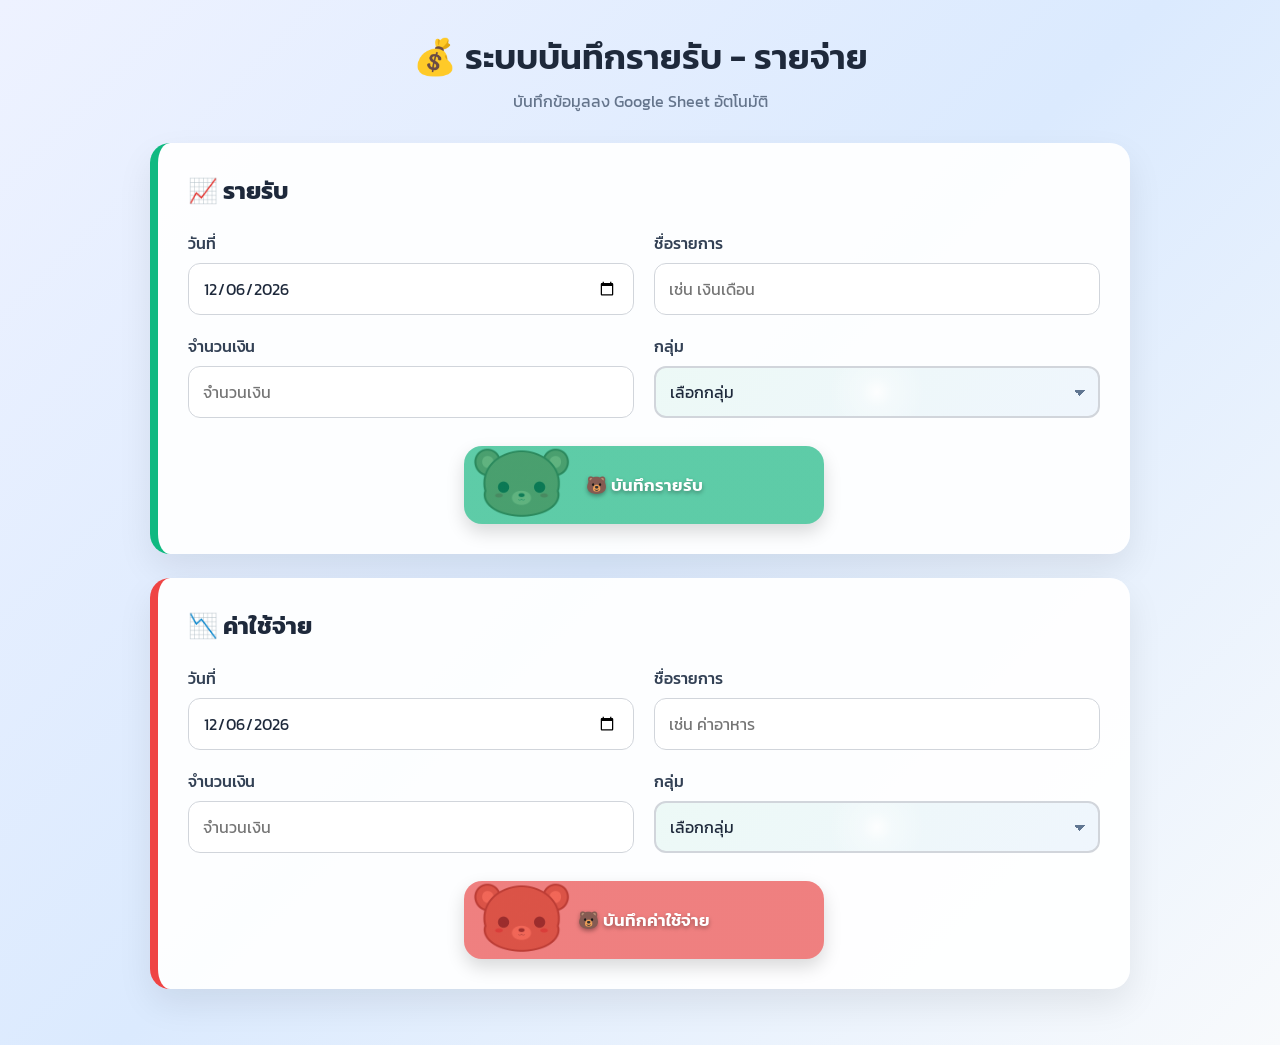
==== index.html @ 010f1179 "Add files via upload" ====
<!DOCTYPE html>
<html lang="th">
<head>

    <meta charset="UTF-8">
    <meta name="viewport" content="width=device-width, initial-scale=1.0">

    <title>ระบบบันทึกรายรับ - รายจ่าย</title>

    <link rel="stylesheet" href="style.css">

    <link href="https://fonts.googleapis.com/css2?family=Kanit:wght@300;400;500;600;700&family=Orbitron:wght@500;600;700;800&family=Space+Grotesk:wght@300;400;500;600;700&display=swap" rel="stylesheet">
</head>

<body>

<!-- ===================================
SPLASH SCREEN
=================================== -->

<div id="splashScreen">

    <div class="splash-content">

        <div class="splash-icon">
            🐻
        </div>

        <h1 class="splash-title">
            <span>U</span>
            <span>m</span>
            <span>i</span>
            <span>c</span>
            <span>k</span>
            <span class="space"></span>
            <span>E</span>
            <span>x</span>
            <span>p</span>
            <span>e</span>
            <span>n</span>
            <span>d</span>
            <span>e</span>
            <span>r</span>
        </h1>

        <p class="splash-subtitle">
            Smart Income & Expense Management ― Umick©
        </p>

        <div class="loading-bar">

         <div class="loading-progress"></div>

            <div class="walking-bear">
        🐻
        </div>

    </div>

    <p class="loading-text">
        Preparing your expense tracker 2026...
    </p>

    </div>

</div>

<div class="container">

    <header>

        <h1>💰 ระบบบันทึกรายรับ - รายจ่าย</h1>

        <p>
            บันทึกข้อมูลลง Google Sheet อัตโนมัติ
        </p>

    </header>

    <!-- =============================== -->
    <!-- รายรับ -->
    <!-- =============================== -->

    <section class="card income-card">

        <h2>📈 รายรับ</h2>

        <div class="form-grid">

            <div class="form-group">

                <label>วันที่</label>

        <input
        type="date"
        id="incomeDate"
        placeholder="dd/mm/yyyy"
        maxlength="10"
        inputmode="numeric"
        autocomplete="off">

            </div>

            <div class="form-group">

                <label>ชื่อรายการ</label>

                <input
                    type="text"
                    id="incomeItem"
                    placeholder="เช่น เงินเดือน">

            </div>

            <div class="form-group">

                <label>จำนวนเงิน</label>

                <input
                id="incomeAmount"
                type="text"
                inputmode="numeric"
                placeholder="จำนวนเงิน">

            </div>

            <div class="form-group">

                <label>กลุ่ม</label>

                <select id="incomeGroup">

                    <option value="">เลือกกลุ่ม</option>

                    <option>เงินเดือนหลัก</option>

                    <option>Bonus</option>

                    <option>Dividen</option>

                    <option>การลงทุน</option>

                    <option>ดอกเบี้ยพันธบัตรรัฐบาล</option>

                    <option>ดอกเบี้ยหุ้นกู้</option>

                    <option>บัญชีกสิกร</option>

                </select>

            </div>

        </div>

        <div class="button-area">

            <button
                class="btn-income"
                id="saveIncome">

        <span class="button-text">
        🐻 บันทึกรายรับ
        </span>

            </button>

        </div>

    </section>

    <!-- =============================== -->
    <!-- ค่าใช้จ่าย -->
    <!-- =============================== -->

    <section class="card expense-card">

        <h2>📉 ค่าใช้จ่าย</h2>

        <div class="form-grid">

            <div class="form-group">

                <label>วันที่</label>

            <input
            type="date"
            id="expenseDate"
            placeholder="dd/mm/yyyy"
            maxlength="10"
            inputmode="numeric"
            autocomplete="off">

            </div>

            <div class="form-group">

                <label>ชื่อรายการ</label>

                <input
                    type="text"
                    id="expenseItem"
                    placeholder="เช่น ค่าอาหาร">

            </div>

            <div class="form-group">

                <label>จำนวนเงิน</label>

                <input
                id="expenseAmount"
                type="text"
                inputmode="numeric"
                placeholder="จำนวนเงิน">

            </div>

            <div class="form-group">

                <label>กลุ่ม</label>

                <select id="expenseGroup">

                    <option value="">เลือกกลุ่ม</option>

                    <option>ค่าอินเตอร์เน็ตบ้าน</option>

                    <option>ค่าอินเตอร์เน็ตคอนโด</option>

                    <option>ค่าน้ำ-ไฟบ้าน</option>

                    <option>ค่าน้ำ-ไฟคอนโด</option>

                    <option>ค่าส่วนกลางบ้าน Malton</option>

                    <option>ค่าส่วนกลางคอนโด Noble Ploenchit</option>

                    <option>ค่าอาหาร</option>

                    <option>ค่าใช้จ่ายในครอบครัว</option>

                    <option>การลงทุน</option>

                    <option>ค่าโทรศัพท์</option>

                    <option>ค่าเดินทาง</option>

                    <option>เสื้อผ้า</option>

                    <option>ซื้อของให้ผู้อื่น</option>

                    <option>ค่าบุหรี่</option>

                    <option>ค่าน้ำดื่ม</option>

                    <option>ค่าขนม</option>

                    <option>ค่าหาหมอ</option>

                    <option>ค่าซุปเปอร์มาร์เกต</option>

                    <option>ค่ากาแฟ</option>

                    <option>ค่าหนังสือ</option>

                    <option>ค่างานศิลปะ</option>

                    <option>ค่าตัดผม</option>

                    <option>ค่าล้างแอร์บ้าน</option>

                    <option>ค่าล้างแอร์คอนโด</option>

                    <option>ค่าเบี้ยประกันรถยนต์ไอซ์</option>

                    <option>ค่ายา</option>

                    <option>ค่าภาษีที่ดินคอนโด</option>

                    <option>ค่าภาษีที่ดินบ้าน</option>

                    <option>ค่าเซอร์วิสรถยนต์</option>

                    <option>ค่าโทรศัพท์มือถือ</option>

                    <option>เครื่องเขียน</option>

                    <option>ค่าทำบ้าน</option>

                    <option>อื่นๆ</option>

                </select>

            </div>

        </div>

        <div class="button-area">

            <button
                class="btn-expense"
                id="saveExpense">

            <span class="button-text">
                🐻 บันทึกค่าใช้จ่าย
            </span>

            </button>

        </div>

    </section>

    <!-- Loading -->

    <div id="loading" class="loading">

        <div class="spinner"></div>

        <p>กำลังบันทึกข้อมูล...</p>

    </div>

    <!-- Result -->

    <div id="message" class="message">

    </div>

</div>

<script src="script.js"></script>

<script>

const selectElements = [
    document.getElementById("incomeGroup"),
    document.getElementById("expenseGroup")
];

selectElements.forEach(select => {

    if (!select) return;

    /* สำหรับคอมพิวเตอร์ */
    select.addEventListener("mousemove", function (event) {

        const rect = this.getBoundingClientRect();

        const x = event.clientX - rect.left;
        const y = event.clientY - rect.top;

        this.style.setProperty(
            "--mouse-x",
            `${x}px`
        );

        this.style.setProperty(
            "--mouse-y",
            `${y}px`
        );

    });


    /* สำหรับมือถือ */
    select.addEventListener("touchmove", function (event) {

        const touch = event.touches[0];

        const rect = this.getBoundingClientRect();

        const x = touch.clientX - rect.left;
        const y = touch.clientY - rect.top;

        this.style.setProperty(
            "--mouse-x",
            `${x}px`
        );

        this.style.setProperty(
            "--mouse-y",
            `${y}px`
        );

    });

});

</script>

</body>
</html>
---- style.css ----
/* ===================================
   GLOBAL
=================================== */

* {
    margin: 0;
    padding: 0;
    box-sizing: border-box;
}

html {
    font-size: 16px;
    scroll-behavior: smooth;
}

body {
    font-family: 'Kanit', sans-serif;

    background: linear-gradient(
        135deg,
        #eef2ff,
        #dbeafe,
        #f8fafc
    );

    min-height: 100vh;

    display: flex;
    justify-content: center;
    align-items: flex-start;

    padding: 32px 16px;

    overflow-x: hidden;
}

.loading-text {
    color: #ffffff;

    font-weight: 600;

    text-shadow:
        0 2px 6px rgba(0, 0, 0, .35);
}


/* ===================================
   CONTAINER
=================================== */

.container {
    width: 100%;
    max-width: 960px;
}


/* ===================================
   HEADER
=================================== */

header {
    text-align: center;
    margin-bottom: 30px;
}

header h1 {
    font-size: clamp(1.6rem, 4vw, 2.2rem);
    line-height: 1.4;
    color: #1e293b;
    font-weight: 600;
}

header p {
    color: #64748b;
    margin-top: 8px;
    font-size: clamp(.9rem, 2vw, 1rem);
}


/* ===================================
   CARD
=================================== */

.card {
    width: 100%;

    background: rgba(255, 255, 255, .92);

    backdrop-filter: blur(20px);

    border-radius: 20px;

    padding: 30px;

    margin-bottom: 24px;

    box-shadow: 0 15px 35px rgba(0, 0, 0, .08);

    transition: transform .25s ease;
}

.card:hover {
    transform: translateY(-3px);
}

.income-card {
    border-left: 8px solid #10b981;
}

.expense-card {
    border-left: 8px solid #ef4444;
}

.card h2 {
    margin-bottom: 24px;
    color: #1e293b;
    font-size: 1.5rem;
}


/* ===================================
   FORM GRID
=================================== */

.form-grid {
    display: grid;

    grid-template-columns: repeat(2, minmax(0, 1fr));

    gap: 20px;
}

.form-group {
    display: flex;
    flex-direction: column;

    min-width: 0;
}

.form-group label {
    margin-bottom: 8px;

    color: #334155;

    font-weight: 500;

    font-size: .98rem;
}


/* ===================================
   INPUT & SELECT
=================================== */

.form-group input,
.form-group select {
    width: 100%;
    min-width: 0;

    height: 52px;

    padding: 0 14px;

    border: 1px solid #d1d5db;

    border-radius: 12px;

    font-family: 'Kanit', sans-serif;

    font-size: 16px;

    background: #fff;

    color: #1e293b;

    transition:
        border-color .25s ease,
        box-shadow .25s ease;

    -webkit-appearance: none;
    appearance: none;
}


/* ช่อง Select */

.form-group select {
    cursor: pointer;

    padding-right: 40px;

    background-image:
        linear-gradient(45deg, transparent 50%, #64748b 50%),
        linear-gradient(135deg, #64748b 50%, transparent 50%);

    background-position:
        calc(100% - 18px) 22px,
        calc(100% - 12px) 22px;

    background-size:
        6px 6px,
        6px 6px;

    background-repeat: no-repeat;
}


/* Focus */

.form-group input:focus,
.form-group select:focus {
    outline: none;

    border-color: #2563eb;

    box-shadow: 0 0 0 4px rgba(37, 99, 235, .15);
}


/* ===================================
   DATE INPUT
=================================== */

input[type="date"] {
    min-width: 0;

    color: #1e293b;

    font-family: 'Kanit', sans-serif;
}

input[type="date"]::-webkit-calendar-picker-indicator {
    cursor: pointer;

    padding: 4px;
}

/* ===================================
   SPLASH SCREEN
=================================== */

#splashScreen {

    position: fixed;

    inset: 0;

    z-index: 9999;

    display: flex;

    justify-content: center;

    align-items: center;

    overflow: hidden;

    background:

        radial-gradient(
            circle at center,
            rgba(255, 255, 255, .12),
            transparent 40%
        ),

        linear-gradient(
            135deg,
            #0f172a,
            #1e293b,
            #334155
        );

    animation:
        splashFadeOut 1s ease 4.8s forwards;

}


/* แสงวงกลมด้านหลัง */

#splashScreen::before {

    content: "";

    position: absolute;

    width: 500px;

    height: 500px;

    border-radius: 50%;

    background:

        radial-gradient(
            circle,
            rgba(16, 185, 129, .25),
            transparent 65%
        );

    filter: blur(30px);

    animation:
        glowPulse 3s ease-in-out infinite;

}


/* แสงอีกด้าน */

#splashScreen::after {

    content: "";

    position: absolute;

    width: 350px;

    height: 350px;

    border-radius: 50%;

    background:

        radial-gradient(
            circle,
            rgba(59, 130, 246, .18),
            transparent 70%
        );

    filter: blur(35px);

    animation:
        glowMove 6s ease-in-out infinite alternate;

}


/* ===================================
   CONTENT
=================================== */

.splash-content {

    position: relative;

    z-index: 2;

    text-align: center;

    padding: 20px;

}


/* ===================================
   ICON
=================================== */

.splash-icon {

    font-size: 80px;

    margin-bottom: 20px;

    opacity: 0;

    animation:

        bearAppear 1s cubic-bezier(.17,.67,.35,1.4) .3s forwards,

        bearFloat 3s ease-in-out 1.5s infinite;

}


/* ===================================
   TITLE
=================================== */

.splash-title {

    display: flex;

    justify-content: center;

    flex-wrap: wrap;

    gap: 2px;

    margin: 0;

    color: white;

    font-family: 'Kanit', sans-serif;

    font-size: clamp(
        2.3rem,
        8vw,
        5rem
    );

    font-weight: 600;

    letter-spacing: 2px;

    text-shadow:

        0 0 10px rgba(255, 255, 255, .3),

        0 0 25px rgba(16, 185, 129, .35);

}


/* ตัวอักษรแต่ละตัว */

.splash-title span:not(.space) {

    display: inline-block;

    opacity: 0;

    transform: translateY(40px) scale(.7);

    animation:

        letterAppear .7s cubic-bezier(.17,.67,.35,1.4) forwards;

}


/* Animation ตัวอักษรทีละตัว */

.splash-title span:nth-child(1) {
    animation-delay: 1.1s;
}

.splash-title span:nth-child(2) {
    animation-delay: 1.2s;
}

.splash-title span:nth-child(3) {
    animation-delay: 1.3s;
}

.splash-title span:nth-child(4) {
    animation-delay: 1.4s;
}

.splash-title span:nth-child(5) {
    animation-delay: 1.5s;
}

.splash-title span:nth-child(7) {
    animation-delay: 1.7s;
}

.splash-title span:nth-child(8) {
    animation-delay: 1.8s;
}

.splash-title span:nth-child(9) {
    animation-delay: 1.9s;
}

.splash-title span:nth-child(10) {
    animation-delay: 2s;
}

.splash-title span:nth-child(11) {
    animation-delay: 2.1s;
}

.splash-title span:nth-child(12) {
    animation-delay: 2.2s;
}

.splash-title span:nth-child(13) {
    animation-delay: 2.3s;
}

.splash-title span:nth-child(14) {
    animation-delay: 2.4s;
}


/* ===================================
   SUBTITLE
=================================== */

.splash-subtitle {

    margin-top: 18px;

    color: rgba(255, 255, 255, .7);

    font-size: clamp(
        .85rem,
        2vw,
        1.1rem
    );

    letter-spacing: 1px;

    opacity: 0;

    animation:

        subtitleAppear 1s ease 2.8s forwards;

}


/* ===================================
   LOADING BAR
=================================== */

.loading-bar {

    --loading-time: 4s;

    position: relative;

    width: min(320px, 80vw);

    height: 8px;

    margin: 45px auto 0;

    border-radius: 999px;

    background: rgba(255, 255, 255, .18);

    overflow: visible;

}


/* ===================================
   PROGRESS BAR
=================================== */

.loading-progress {

    width: 0%;

    height: 100%;

    border-radius: 999px;

    background: linear-gradient(
        90deg,
        #10b981,
        #38bdf8,
        #a78bfa
    );

    animation:

        progressRun var(--loading-time)
        linear forwards;

}


/* ===================================
   BEAR
=================================== */

.walking-bear {

    position: absolute;

    left: 0%;

    bottom: 8px;

    z-index: 10;

    font-size: 28px;

    line-height: 1;

    /* จุดกึ่งกลางของหมีอยู่ตรงกับปลาย Progress */

    transform:

        translateX(-50%);

    animation:

        bearWalk var(--loading-time)
        linear forwards;

}


/* ===================================
   PROGRESS
=================================== */

@keyframes progressRun {

    from {

        width: 0%;

    }

    to {

        width: 100%;

    }

}


/* ===================================
   BEAR WALK
=================================== */

@keyframes bearWalk {

    from {

        left: 0%;

    }

    to {

        left: 100%;

    }

}

/* ===================================
   KEYFRAMES
=================================== */

@keyframes bearAppear {

    0% {

        opacity: 0;

        transform:
            scale(.2)
            rotate(-20deg);

    }

    70% {

        transform:
            scale(1.15)
            rotate(5deg);

    }

    100% {

        opacity: 1;

        transform:
            scale(1)
            rotate(0);

    }

}


@keyframes bearFloat {

    0%,
    100% {

        transform:
            translateY(0);

    }

    50% {

        transform:
            translateY(-12px);

    }

}


@keyframes letterAppear {

    0% {

        opacity: 0;

        transform:
            translateY(40px)
            scale(.7)
            rotateX(90deg);

    }

    70% {

        transform:
            translateY(-8px)
            scale(1.08)
            rotateX(0);

    }

    100% {

        opacity: 1;

        transform:
            translateY(0)
            scale(1)
            rotateX(0);

    }

}


@keyframes subtitleAppear {

    from {

        opacity: 0;

        transform:
            translateY(15px);

    }

    to {

        opacity: 1;

        transform:
            translateY(0);

    }

}


@keyframes barAppear {

    from {

        opacity: 0;

        transform:
            scaleX(.5);

    }

    to {

        opacity: 1;

        transform:
            scaleX(1);

    }

}


@keyframes progressRun {

    from {

        width: 0%;

    }

    to {

        width: 100%;

    }

}


@keyframes glowPulse {

    0%,
    100% {

        transform:
            scale(.8);

        opacity: .5;

    }

    50% {

        transform:
            scale(1.2);

        opacity: 1;

    }

}


@keyframes glowMove {

    from {

        transform:
            translate(
                -150px,
                -100px
            );

    }

    to {

        transform:
            translate(
                150px,
                100px
            );

    }

}


@keyframes splashFadeOut {

    0% {

        opacity: 1;

        visibility: visible;

    }

    80% {

        opacity: 1;

    }

    100% {

        opacity: 0;

        visibility: hidden;

        pointer-events: none;

    }

}

/* ===================================
   MAIN CONTENT APPEAR
=================================== */

.container {

    opacity: 0;

    transform: translateY(30px);

    animation:

        mainContentAppear 1.2s ease 4.8s forwards;

}


@keyframes mainContentAppear {

    from {

        opacity: 0;

        transform:
            translateY(30px);

    }

    to {

        opacity: 1;

        transform:
            translateY(0);

    }

}

/* ===================================
   BUTTON WITH BEAR BACKGROUND
=================================== */

.button-area {
    width: 100%;

    text-align: center;

    margin-top: 28px;
}


/* ปุ่มพื้นฐาน */

button {
    position: relative;

    width: 100%;
    max-width: 360px;

    min-height: 78px;

    border: none;

    cursor: pointer;

    overflow: hidden;

    border-radius: 18px;

    color: white;

    font-family: 'Kanit', sans-serif;

    font-size: 17px;

    font-weight: 600;

    background-image:
        linear-gradient(
            rgba(16, 185, 129, .62),
            rgba(16, 185, 129, .62)
        ),
        url("bear.png");

    background-size:
        cover,
        115px auto;

    background-position:
        center,
        left center;

    background-repeat:
        no-repeat;

    box-shadow:
        0 8px 18px rgba(0, 0, 0, .15);

    transition:
        transform .25s ease,
        box-shadow .25s ease,
        filter .25s ease;
}


/* ปุ่มรายรับ */

.btn-income {
    background-image:
        linear-gradient(
            rgba(16, 185, 129, .65),
            rgba(16, 185, 129, .65)
        ),
        url("bear.png");
}


/* ปุ่มค่าใช้จ่าย */

.btn-expense {
    background-image:
        linear-gradient(
            rgba(239, 68, 68, .65),
            rgba(239, 68, 68, .65)
        ),
        url("bear.png");
}


/* ตัวหนังสือบนปุ่ม */

.button-text {
    position: relative;

    z-index: 2;

    text-shadow:
        0 2px 4px rgba(0, 0, 0, .35);
}


/* Hover */

button:hover {
    transform: translateY(-3px);

    filter: brightness(1.08);

    box-shadow:
        0 12px 24px rgba(0, 0, 0, .2);
}


/* ตอนกดปุ่ม */

button:active {
    transform: scale(.97);
}


/* ===================================
   MOBILE BUTTON
=================================== */

@media (max-width: 480px) {

    button {
        max-width: 100%;

        min-height: 70px;

        border-radius: 16px;

        font-size: 16px;

        background-size:
            cover,
            100px auto;
    }

}

/* ===================================
   LOADING
=================================== */

.loading {
    display: none;

    text-align: center;

    margin-top: 25px;
}

.spinner {
    width: 55px;
    height: 55px;

    margin: auto;

    border: 6px solid #e5e7eb;

    border-top: 6px solid #2563eb;

    border-radius: 50%;

    animation: spin 1s linear infinite;
}

.loading p {
    margin-top: 15px;

    color: #475569;
}

@keyframes spin {
    to {
        transform: rotate(360deg);
    }
}


/* ===================================
   TABLET
=================================== */

@media (max-width: 768px) {

    body {
        padding: 24px 12px;
    }

    .container {
        max-width: 100%;
    }

    .card {
        padding: 24px 18px;
    }

    .form-grid {
        grid-template-columns: 1fr;

        gap: 18px;
    }

    .form-group input,
    .form-group select {
        height: 52px;
    }

    button {
        max-width: 100%;
    }
}


/* ===================================
   MOBILE
=================================== */

@media (max-width: 480px) {

    body {
        padding: 14px 10px;
    }

    header {
        margin-bottom: 22px;
    }

    header h1 {
        font-size: 1.55rem;

        line-height: 1.45;
    }

    header p {
        font-size: .88rem;
    }

    .card {
        padding: 20px 14px;

        border-radius: 18px;

        margin-bottom: 18px;
    }

    .income-card,
    .expense-card {
        border-left-width: 6px;
    }

    .card h2 {
        font-size: 1.35rem;

        margin-bottom: 20px;
    }

    .form-grid {
        gap: 16px;
    }

    .form-group label {
        font-size: .95rem;
    }

    .form-group input,
    .form-group select {
        height: 50px;

        padding-left: 13px;
        padding-right: 13px;

        font-size: 16px;
    }

    .form-group select {
        padding-right: 38px;
    }

    .button-area {
        margin-top: 24px;
    }

    button {
        min-height: 50px;

        font-size: 16px;
    }
}


/* ===================================
   SMALL PHONES
=================================== */

@media (max-width: 360px) {

    body {
        padding: 10px 8px;
    }

    header h1 {
        font-size: 1.35rem;
    }

    .card {
        padding: 18px 12px;
    }

    .card h2 {
        font-size: 1.25rem;
    }

    .form-group input,
    .form-group select {
        font-size: 16px;
    }
}


/* ===================================
   LARGE DESKTOP
=================================== */

@media (min-width: 1200px) {

    .container {
        max-width: 980px;
    }
}

/* ===================================
   SELECT - EFFECT ไล่สีตาม CURSOR / นิ้ว
=================================== */

.form-group select {
    position: relative;

    /* สีพื้นฐาน */
    background-color: #ffffff;

    /* เส้นขอบเริ่มต้น */
    border: 2px solid #d1d5db;

    transition:
        border-color .3s ease,
        box-shadow .3s ease,
        background-position .15s ease,
        transform .2s ease;

    /* เอฟเฟกต์แสงไล่สี */
    background-image:
        radial-gradient(
            circle at var(--mouse-x, 50%) var(--mouse-y, 50%),
            rgba(255, 255, 255, .9) 0%,
            rgba(255, 255, 255, .35) 12%,
            transparent 38%
        ),
        linear-gradient(
            135deg,
            rgba(16, 185, 129, .08),
            rgba(59, 130, 246, .08),
            rgba(168, 85, 247, .08),
            rgba(239, 68, 68, .08)
        ),

        /* ลูกศร Select */
        linear-gradient(45deg, transparent 50%, #64748b 50%),
        linear-gradient(135deg, #64748b 50%, transparent 50%);

    background-position:
        var(--mouse-x, 50%) var(--mouse-y, 50%),
        0% 50%,
        calc(100% - 18px) 22px,
        calc(100% - 12px) 22px;

    background-size:
        180px 180px,
        400% 400%,
        6px 6px,
        6px 6px;

    background-repeat:
        no-repeat,
        no-repeat,
        no-repeat,
        no-repeat;
}


/* เมื่อ Mouse Hover */
.form-group select:hover {

    border-color: #8b5cf6;

    box-shadow:
        0 0 0 4px rgba(139, 92, 246, .12),
        0 8px 20px rgba(139, 92, 246, .12);

    transform: translateY(-2px);

    animation: selectGradient 4s ease infinite;
}


/* เมื่อแตะหรือเลือกบนมือถือ */
.form-group select:focus {

    outline: none;

    border-color: #2563eb;

    box-shadow:
        0 0 0 4px rgba(37, 99, 235, .15),
        0 8px 20px rgba(37, 99, 235, .15);

    transform: scale(1.01);
}


/* Gradient เคลื่อนที่ */
@keyframes selectGradient {

    0% {
        background-position:
            var(--mouse-x, 50%) var(--mouse-y, 50%),
            0% 50%,
            calc(100% - 18px) 22px,
            calc(100% - 12px) 22px;
    }

    50% {
        background-position:
            var(--mouse-x, 50%) var(--mouse-y, 50%),
            100% 50%,
            calc(100% - 18px) 22px,
            calc(100% - 12px) 22px;
    }

    100% {
        background-position:
            var(--mouse-x, 50%) var(--mouse-y, 50%),
            0% 50%,
            calc(100% - 18px) 22px,
            calc(100% - 12px) 22px;
    }
}


/* รายรับ - โทนเขียว */
#incomeGroup:hover {

    border-color: #10b981;

    box-shadow:
        0 0 0 4px rgba(16, 185, 129, .14),
        0 8px 20px rgba(16, 185, 129, .16);
}


/* ค่าใช้จ่าย - โทนแดง/ชมพู */
#expenseGroup:hover {

    border-color: #ef4444;

    box-shadow:
        0 0 0 4px rgba(239, 68, 68, .14),
        0 8px 20px rgba(239, 68, 68, .16);
}


/* มือถือ - ไม่ให้ขยายแรงเกินไป */
@media (max-width: 480px) {

    .form-group select:hover {
        transform: translateY(-1px);
    }

    .form-group select:focus {
        transform: scale(1.005);
    }

}
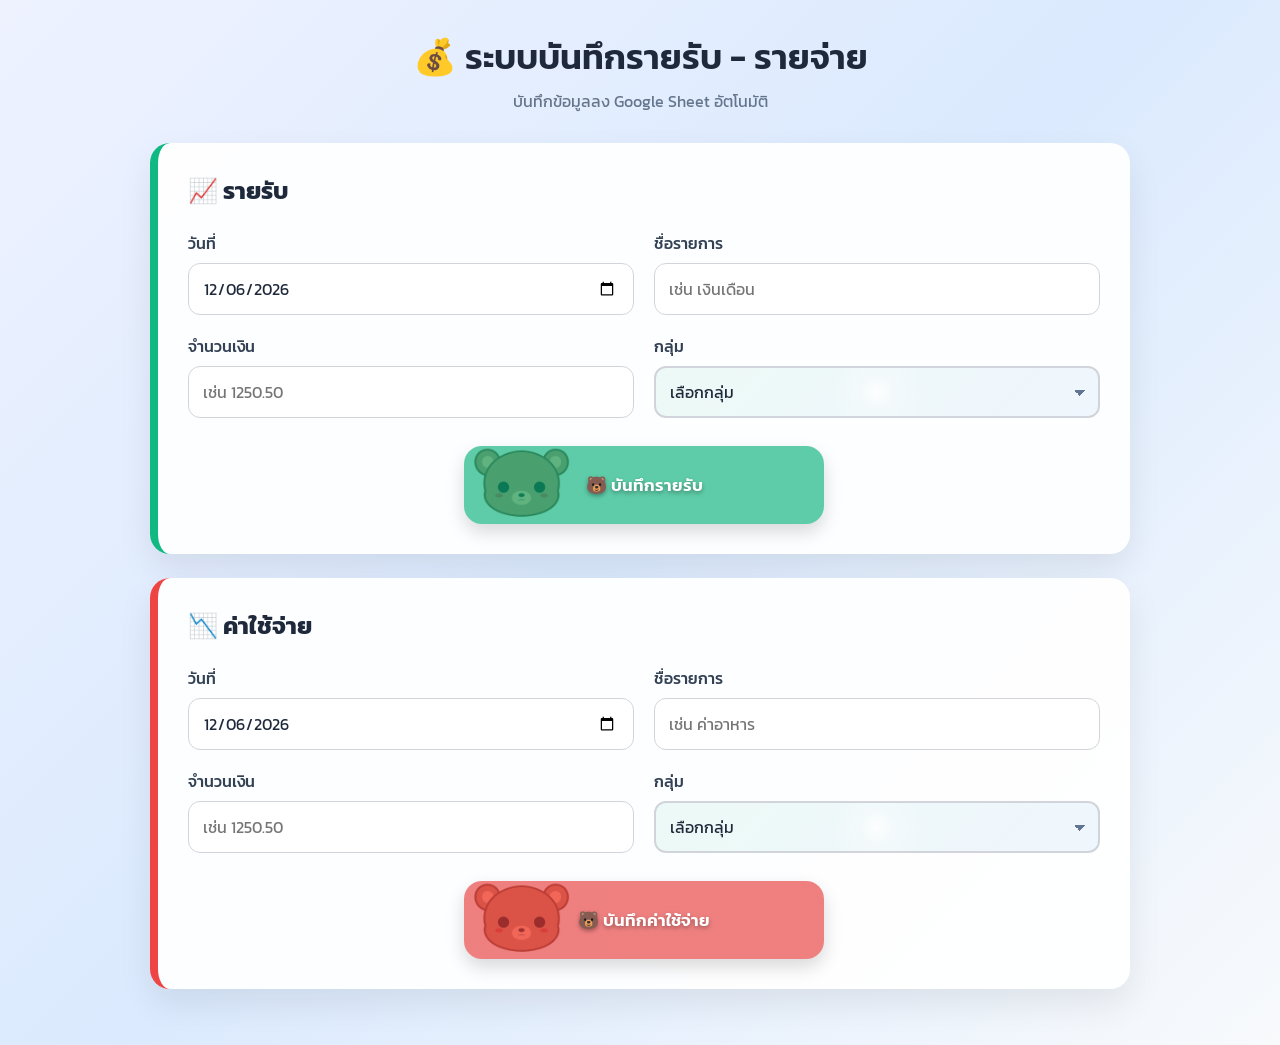
==== commit 19754ad7: "Enable decimal keypad on iPhone Android iPad and tablets" ====
--- a/index.html
+++ b/index.html
@@ -1,393 +1,344 @@
-<!DOCTYPE html>
-<html lang="th">
-<head>
-
-    <meta charset="UTF-8">
-    <meta name="viewport" content="width=device-width, initial-scale=1.0">
-
-    <title>ระบบบันทึกรายรับ - รายจ่าย</title>
-
-    <link rel="stylesheet" href="style.css">
-
-    <link href="https://fonts.googleapis.com/css2?family=Kanit:wght@300;400;500;600;700&family=Orbitron:wght@500;600;700;800&family=Space+Grotesk:wght@300;400;500;600;700&display=swap" rel="stylesheet">
-</head>
-
-<body>
-
-<!-- ===================================
-SPLASH SCREEN
-=================================== -->
-
-<div id="splashScreen">
-
-    <div class="splash-content">
-
-        <div class="splash-icon">
-            🐻
-        </div>
-
-        <h1 class="splash-title">
-            <span>U</span>
-            <span>m</span>
-            <span>i</span>
-            <span>c</span>
-            <span>k</span>
-            <span class="space"></span>
-            <span>E</span>
-            <span>x</span>
-            <span>p</span>
-            <span>e</span>
-            <span>n</span>
-            <span>d</span>
-            <span>e</span>
-            <span>r</span>
-        </h1>
-
-        <p class="splash-subtitle">
-            Smart Income & Expense Management ― Umick©
-        </p>
-
-        <div class="loading-bar">
-
-         <div class="loading-progress"></div>
-
-            <div class="walking-bear">
-        🐻
-        </div>
-
-    </div>
-
-    <p class="loading-text">
-        Preparing your expense tracker 2026...
-    </p>
-
-    </div>
-
-</div>
-
-<div class="container">
-
-    <header>
-
-        <h1>💰 ระบบบันทึกรายรับ - รายจ่าย</h1>
-
-        <p>
-            บันทึกข้อมูลลง Google Sheet อัตโนมัติ
-        </p>
-
-    </header>
-
-    <!-- =============================== -->
-    <!-- รายรับ -->
-    <!-- =============================== -->
-
-    <section class="card income-card">
-
-        <h2>📈 รายรับ</h2>
-
-        <div class="form-grid">
-
-            <div class="form-group">
-
-                <label>วันที่</label>
-
-        <input
-        type="date"
-        id="incomeDate"
-        placeholder="dd/mm/yyyy"
-        maxlength="10"
-        inputmode="numeric"
-        autocomplete="off">
-
-            </div>
-
-            <div class="form-group">
-
-                <label>ชื่อรายการ</label>
-
-                <input
-                    type="text"
-                    id="incomeItem"
-                    placeholder="เช่น เงินเดือน">
-
-            </div>
-
-            <div class="form-group">
-
-                <label>จำนวนเงิน</label>
-
-                <input
-                id="incomeAmount"
-                type="text"
-                inputmode="numeric"
-                placeholder="จำนวนเงิน">
-
-            </div>
-
-            <div class="form-group">
-
-                <label>กลุ่ม</label>
-
-                <select id="incomeGroup">
-
-                    <option value="">เลือกกลุ่ม</option>
-
-                    <option>เงินเดือนหลัก</option>
-
-                    <option>Bonus</option>
-
-                    <option>Dividen</option>
-
-                    <option>การลงทุน</option>
-
-                    <option>ดอกเบี้ยพันธบัตรรัฐบาล</option>
-
-                    <option>ดอกเบี้ยหุ้นกู้</option>
-
-                    <option>บัญชีกสิกร</option>
-
-                </select>
-
-            </div>
-
-        </div>
-
-        <div class="button-area">
-
-            <button
-                class="btn-income"
-                id="saveIncome">
-
-        <span class="button-text">
-        🐻 บันทึกรายรับ
-        </span>
-
-            </button>
-
-        </div>
-
-    </section>
-
-    <!-- =============================== -->
-    <!-- ค่าใช้จ่าย -->
-    <!-- =============================== -->
-
-    <section class="card expense-card">
-
-        <h2>📉 ค่าใช้จ่าย</h2>
-
-        <div class="form-grid">
-
-            <div class="form-group">
-
-                <label>วันที่</label>
-
-            <input
-            type="date"
-            id="expenseDate"
-            placeholder="dd/mm/yyyy"
-            maxlength="10"
-            inputmode="numeric"
-            autocomplete="off">
-
-            </div>
-
-            <div class="form-group">
-
-                <label>ชื่อรายการ</label>
-
-                <input
-                    type="text"
-                    id="expenseItem"
-                    placeholder="เช่น ค่าอาหาร">
-
-            </div>
-
-            <div class="form-group">
-
-                <label>จำนวนเงิน</label>
-
-                <input
-                id="expenseAmount"
-                type="text"
-                inputmode="numeric"
-                placeholder="จำนวนเงิน">
-
-            </div>
-
-            <div class="form-group">
-
-                <label>กลุ่ม</label>
-
-                <select id="expenseGroup">
-
-                    <option value="">เลือกกลุ่ม</option>
-
-                    <option>ค่าอินเตอร์เน็ตบ้าน</option>
-
-                    <option>ค่าอินเตอร์เน็ตคอนโด</option>
-
-                    <option>ค่าน้ำ-ไฟบ้าน</option>
-
-                    <option>ค่าน้ำ-ไฟคอนโด</option>
-
-                    <option>ค่าส่วนกลางบ้าน Malton</option>
-
-                    <option>ค่าส่วนกลางคอนโด Noble Ploenchit</option>
-
-                    <option>ค่าอาหาร</option>
-
-                    <option>ค่าใช้จ่ายในครอบครัว</option>
-
-                    <option>การลงทุน</option>
-
-                    <option>ค่าโทรศัพท์</option>
-
-                    <option>ค่าเดินทาง</option>
-
-                    <option>เสื้อผ้า</option>
-
-                    <option>ซื้อของให้ผู้อื่น</option>
-
-                    <option>ค่าบุหรี่</option>
-
-                    <option>ค่าน้ำดื่ม</option>
-
-                    <option>ค่าขนม</option>
-
-                    <option>ค่าหาหมอ</option>
-
-                    <option>ค่าซุปเปอร์มาร์เกต</option>
-
-                    <option>ค่ากาแฟ</option>
-
-                    <option>ค่าหนังสือ</option>
-
-                    <option>ค่างานศิลปะ</option>
-
-                    <option>ค่าตัดผม</option>
-
-                    <option>ค่าล้างแอร์บ้าน</option>
-
-                    <option>ค่าล้างแอร์คอนโด</option>
-
-                    <option>ค่าเบี้ยประกันรถยนต์ไอซ์</option>
-
-                    <option>ค่ายา</option>
-
-                    <option>ค่าภาษีที่ดินคอนโด</option>
-
-                    <option>ค่าภาษีที่ดินบ้าน</option>
-
-                    <option>ค่าเซอร์วิสรถยนต์</option>
-
-                    <option>ค่าโทรศัพท์มือถือ</option>
-
-                    <option>เครื่องเขียน</option>
-
-                    <option>ค่าทำบ้าน</option>
-
-                    <option>อื่นๆ</option>
-
-                </select>
-
-            </div>
-
-        </div>
-
-        <div class="button-area">
-
-            <button
-                class="btn-expense"
-                id="saveExpense">
-
-            <span class="button-text">
-                🐻 บันทึกค่าใช้จ่าย
-            </span>
-
-            </button>
-
-        </div>
-
-    </section>
-
-    <!-- Loading -->
-
-    <div id="loading" class="loading">
-
-        <div class="spinner"></div>
-
-        <p>กำลังบันทึกข้อมูล...</p>
-
-    </div>
-
-    <!-- Result -->
-
-    <div id="message" class="message">
-
-    </div>
-
-</div>
-
-<script src="script.js"></script>
-
-<script>
-
-const selectElements = [
-    document.getElementById("incomeGroup"),
-    document.getElementById("expenseGroup")
-];
-
-selectElements.forEach(select => {
-
-    if (!select) return;
-
-    /* สำหรับคอมพิวเตอร์ */
-    select.addEventListener("mousemove", function (event) {
-
-        const rect = this.getBoundingClientRect();
-
-        const x = event.clientX - rect.left;
-        const y = event.clientY - rect.top;
-
-        this.style.setProperty(
-            "--mouse-x",
-            `${x}px`
-        );
-
-        this.style.setProperty(
-            "--mouse-y",
-            `${y}px`
-        );
-
-    });
-
-
-    /* สำหรับมือถือ */
-    select.addEventListener("touchmove", function (event) {
-
-        const touch = event.touches[0];
-
-        const rect = this.getBoundingClientRect();
-
-        const x = touch.clientX - rect.left;
-        const y = touch.clientY - rect.top;
-
-        this.style.setProperty(
-            "--mouse-x",
-            `${x}px`
-        );
-
-        this.style.setProperty(
-            "--mouse-y",
-            `${y}px`
-        );
-
-    });
-
-});
-
-</script>
-
-</body>
-</html>+<!DOCTYPE html>
+<html lang="th">
+<head>
+
+    <meta charset="UTF-8">
+    <meta name="viewport" content="width=device-width, initial-scale=1.0, viewport-fit=cover">
+
+    <title>ระบบบันทึกรายรับ - รายจ่าย</title>
+
+    <link rel="stylesheet" href="style.css">
+
+    <link href="https://fonts.googleapis.com/css2?family=Kanit:wght@300;400;500;600;700&family=Orbitron:wght@500;600;700;800&family=Space+Grotesk:wght@300;400;500;600;700&display=swap" rel="stylesheet">
+</head>
+
+<body>
+
+<!-- ===================================
+SPLASH SCREEN
+=================================== -->
+
+<div id="splashScreen">
+
+    <div class="splash-content">
+
+        <div class="splash-icon">
+            🐻
+        </div>
+
+        <h1 class="splash-title">
+            <span>U</span>
+            <span>m</span>
+            <span>i</span>
+            <span>c</span>
+            <span>k</span>
+            <span class="space"></span>
+            <span>E</span>
+            <span>x</span>
+            <span>p</span>
+            <span>e</span>
+            <span>n</span>
+            <span>d</span>
+            <span>e</span>
+            <span>r</span>
+        </h1>
+
+        <p class="splash-subtitle">
+            Smart Income & Expense Management ― Umick©
+        </p>
+
+        <div class="loading-bar">
+
+            <div class="loading-progress"></div>
+
+            <div class="walking-bear">
+                🐻
+            </div>
+
+        </div>
+
+        <p class="loading-text">
+            Preparing your expense tracker 2026...
+        </p>
+
+    </div>
+
+</div>
+
+<div class="container">
+
+    <header>
+
+        <h1>💰 ระบบบันทึกรายรับ - รายจ่าย</h1>
+
+        <p>
+            บันทึกข้อมูลลง Google Sheet อัตโนมัติ
+        </p>
+
+    </header>
+
+    <!-- =============================== -->
+    <!-- รายรับ -->
+    <!-- =============================== -->
+
+    <section class="card income-card">
+
+        <h2>📈 รายรับ</h2>
+
+        <div class="form-grid">
+
+            <div class="form-group">
+
+                <label>วันที่</label>
+
+                <input
+                    type="date"
+                    id="incomeDate"
+                    placeholder="dd/mm/yyyy"
+                    maxlength="10"
+                    inputmode="numeric"
+                    autocomplete="off">
+
+            </div>
+
+            <div class="form-group">
+
+                <label>ชื่อรายการ</label>
+
+                <input
+                    type="text"
+                    id="incomeItem"
+                    placeholder="เช่น เงินเดือน">
+
+            </div>
+
+            <div class="form-group">
+
+                <label>จำนวนเงิน</label>
+
+                <input
+                    id="incomeAmount"
+                    type="text"
+                    inputmode="decimal"
+                    pattern="[0-9๐-๙]*[.,]?[0-9๐-๙]*"
+                    enterkeyhint="done"
+                    placeholder="เช่น 1250.50"
+                    autocomplete="off"
+                    autocapitalize="off"
+                    spellcheck="false">
+
+            </div>
+
+            <div class="form-group">
+
+                <label>กลุ่ม</label>
+
+                <select id="incomeGroup">
+
+                    <option value="">เลือกกลุ่ม</option>
+
+                    <option>เงินเดือนหลัก</option>
+
+                    <option>Bonus</option>
+
+                    <option>Dividen</option>
+
+                    <option>การลงทุน</option>
+
+                    <option>ดอกเบี้ยพันธบัตรรัฐบาล</option>
+
+                    <option>ดอกเบี้ยหุ้นกู้</option>
+
+                    <option>บัญชีกสิกร</option>
+
+                </select>
+
+            </div>
+
+        </div>
+
+        <div class="button-area">
+
+            <button
+                class="btn-income"
+                id="saveIncome">
+
+                <span class="button-text">
+                    🐻 บันทึกรายรับ
+                </span>
+
+            </button>
+
+        </div>
+
+    </section>
+
+    <!-- =============================== -->
+    <!-- ค่าใช้จ่าย -->
+    <!-- =============================== -->
+
+    <section class="card expense-card">
+
+        <h2>📉 ค่าใช้จ่าย</h2>
+
+        <div class="form-grid">
+
+            <div class="form-group">
+
+                <label>วันที่</label>
+
+                <input
+                    type="date"
+                    id="expenseDate"
+                    placeholder="dd/mm/yyyy"
+                    maxlength="10"
+                    inputmode="numeric"
+                    autocomplete="off">
+
+            </div>
+
+            <div class="form-group">
+
+                <label>ชื่อรายการ</label>
+
+                <input
+                    type="text"
+                    id="expenseItem"
+                    placeholder="เช่น ค่าอาหาร">
+
+            </div>
+
+            <div class="form-group">
+
+                <label>จำนวนเงิน</label>
+
+                <input
+                    id="expenseAmount"
+                    type="text"
+                    inputmode="decimal"
+                    pattern="[0-9๐-๙]*[.,]?[0-9๐-๙]*"
+                    enterkeyhint="done"
+                    placeholder="เช่น 1250.50"
+                    autocomplete="off"
+                    autocapitalize="off"
+                    spellcheck="false">
+
+            </div>
+
+            <div class="form-group">
+
+                <label>กลุ่ม</label>
+
+                <select id="expenseGroup">
+
+                    <option value="">เลือกกลุ่ม</option>
+
+                    <option>ค่าอินเตอร์เน็ตบ้าน</option>
+
+                    <option>ค่าอินเตอร์เน็ตคอนโด</option>
+
+                    <option>ค่าน้ำ-ไฟบ้าน</option>
+
+                    <option>ค่าน้ำ-ไฟคอนโด</option>
+
+                    <option>ค่าส่วนกลางบ้าน Malton</option>
+
+                    <option>ค่าส่วนกลางคอนโด Noble Ploenchit</option>
+
+                    <option>ค่าอาหาร</option>
+
+                    <option>ค่าใช้จ่ายในครอบครัว</option>
+
+                    <option>การลงทุน</option>
+
+                    <option>ค่าโทรศัพท์</option>
+
+                    <option>ค่าเดินทาง</option>
+
+                    <option>เสื้อผ้า</option>
+
+                    <option>ซื้อของให้ผู้อื่น</option>
+
+                    <option>ค่าบุหรี่</option>
+
+                    <option>ค่าน้ำดื่ม</option>
+
+                    <option>ค่าขนม</option>
+
+                    <option>ค่าหาหมอ</option>
+
+                    <option>ค่าซุปเปอร์มาร์เกต</option>
+
+                    <option>ค่ากาแฟ</option>
+
+                    <option>ค่าหนังสือ</option>
+
+                    <option>ค่างานศิลปะ</option>
+
+                    <option>ค่าตัดผม</option>
+
+                    <option>ค่าล้างแอร์บ้าน</option>
+
+                    <option>ค่าล้างแอร์คอนโด</option>
+
+                    <option>ค่าเบี้ยประกันรถยนต์ไอซ์</option>
+
+                    <option>ค่ายา</option>
+
+                    <option>ค่าภาษีที่ดินคอนโด</option>
+
+                    <option>ค่าภาษีที่ดินบ้าน</option>
+
+                    <option>ค่าเซอร์วิสรถยนต์</option>
+
+                    <option>ค่าโทรศัพท์มือถือ</option>
+
+                    <option>เครื่องเขียน</option>
+
+                    <option>ค่าทำบ้าน</option>
+
+                    <option>อื่นๆ</option>
+
+                </select>
+
+            </div>
+
+        </div>
+
+        <div class="button-area">
+
+            <button
+                class="btn-expense"
+                id="saveExpense">
+
+                <span class="button-text">
+                    🐻 บันทึกค่าใช้จ่าย
+                </span>
+
+            </button>
+
+        </div>
+
+    </section>
+
+    <!-- Loading -->
+
+    <div id="loading" class="loading">
+
+        <div class="spinner"></div>
+
+        <p>กำลังบันทึกข้อมูล...</p>
+
+    </div>
+
+    <!-- Result -->
+
+    <div id="message" class="message"></div>
+
+</div>
+
+<script src="script.js"></script>
+<script src="mobile-decimal-v2.js?v=2"></script>
+
+</body>
+</html>
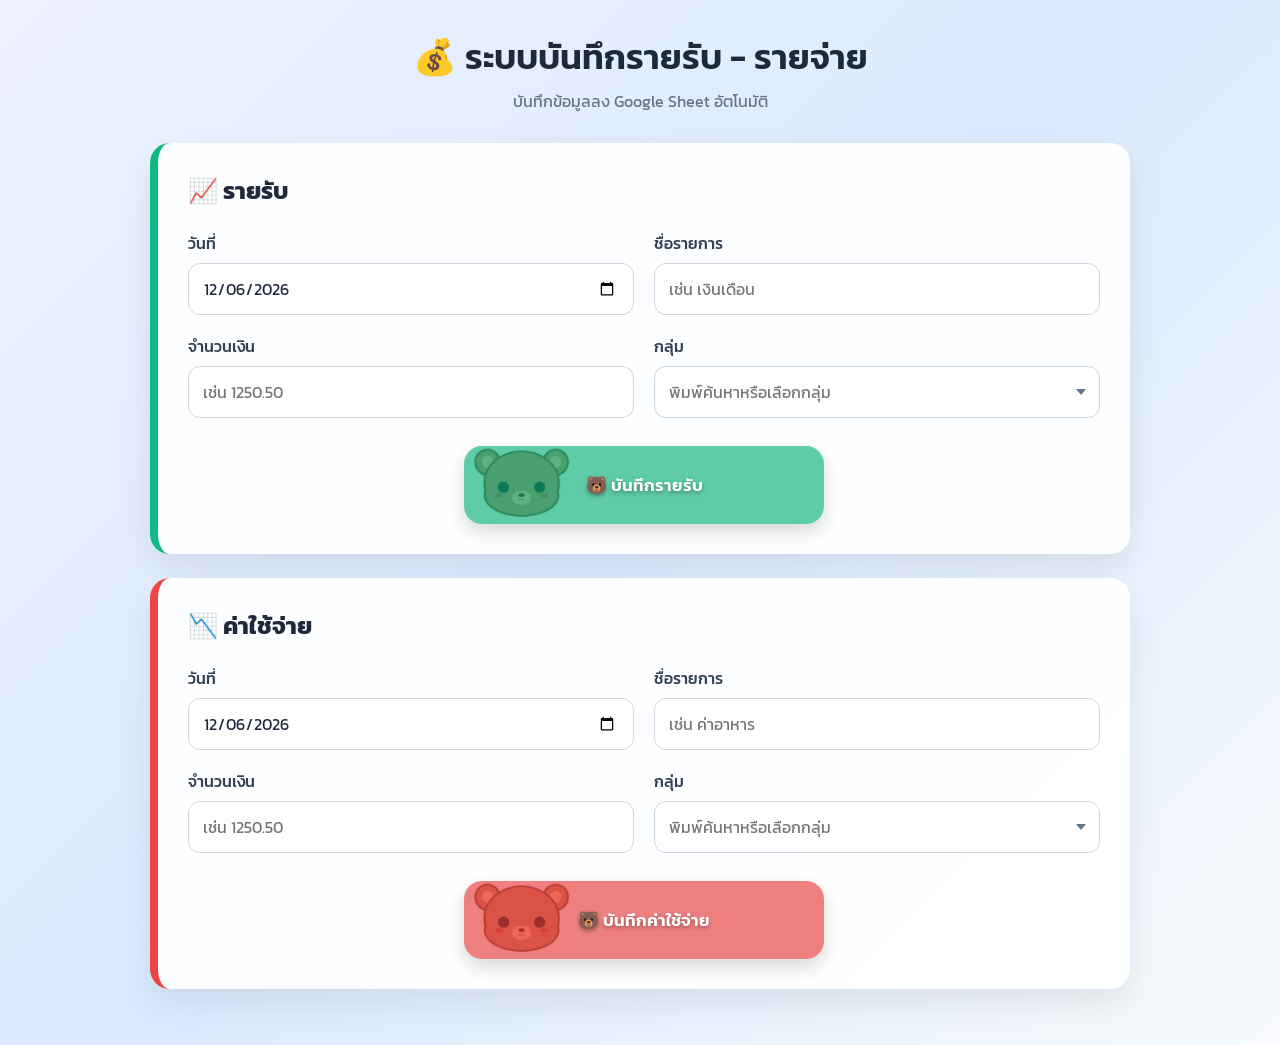
==== commit 6c120a4d: "Enable searchable group dropdowns in Mick expense tracker" ====
--- a/index.html
+++ b/index.html
@@ -77,10 +77,6 @@
 
     </header>
 
-    <!-- =============================== -->
-    <!-- รายรับ -->
-    <!-- =============================== -->
-
     <section class="card income-card">
 
         <h2>📈 รายรับ</h2>
@@ -173,10 +169,6 @@
 
     </section>
 
-    <!-- =============================== -->
-    <!-- ค่าใช้จ่าย -->
-    <!-- =============================== -->
-
     <section class="card expense-card">
 
         <h2>📉 ค่าใช้จ่าย</h2>
@@ -321,8 +313,6 @@
 
     </section>
 
-    <!-- Loading -->
-
     <div id="loading" class="loading">
 
         <div class="spinner"></div>
@@ -330,8 +320,6 @@
         <p>กำลังบันทึกข้อมูล...</p>
 
     </div>
-
-    <!-- Result -->
 
     <div id="message" class="message"></div>
 
@@ -339,6 +327,7 @@
 
 <script src="script.js"></script>
 <script src="mobile-decimal-v2.js?v=2"></script>
+<script src="searchable-groups-v22.js?v=22"></script>
 
 </body>
 </html>
